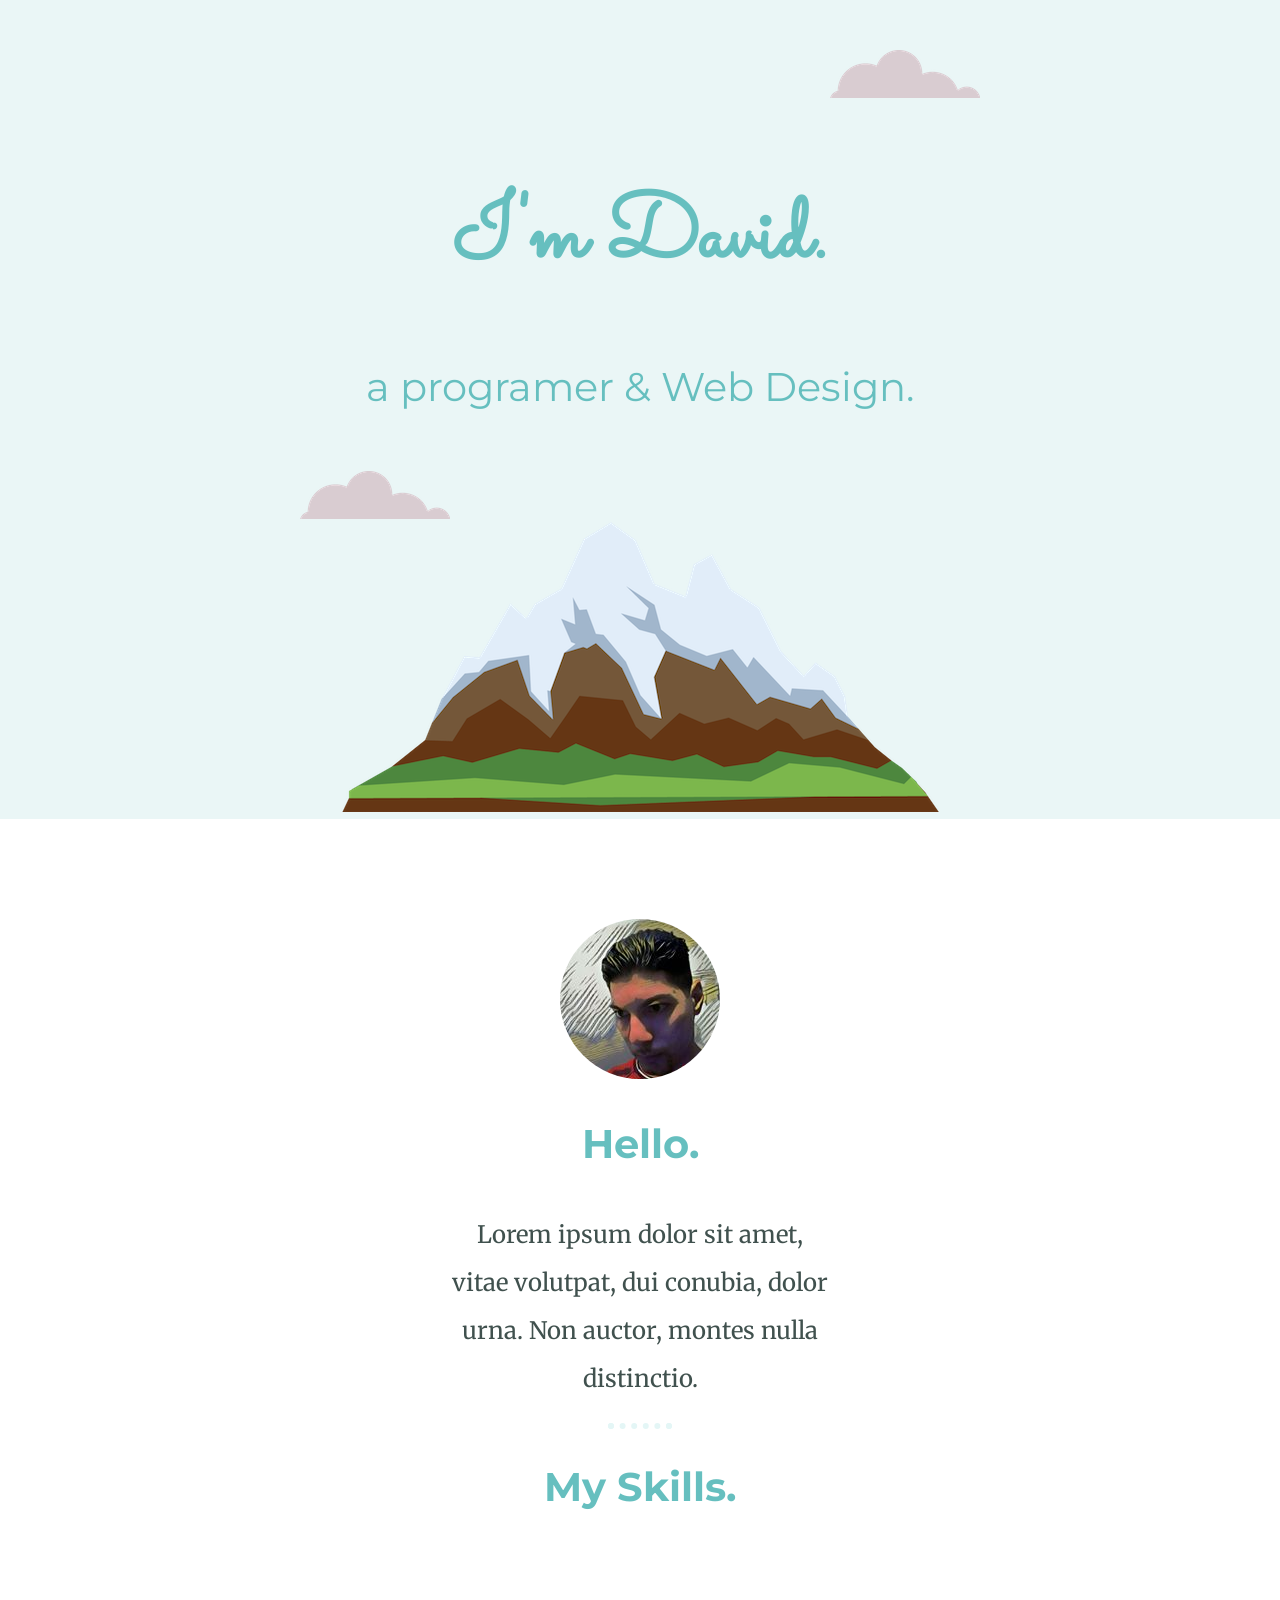
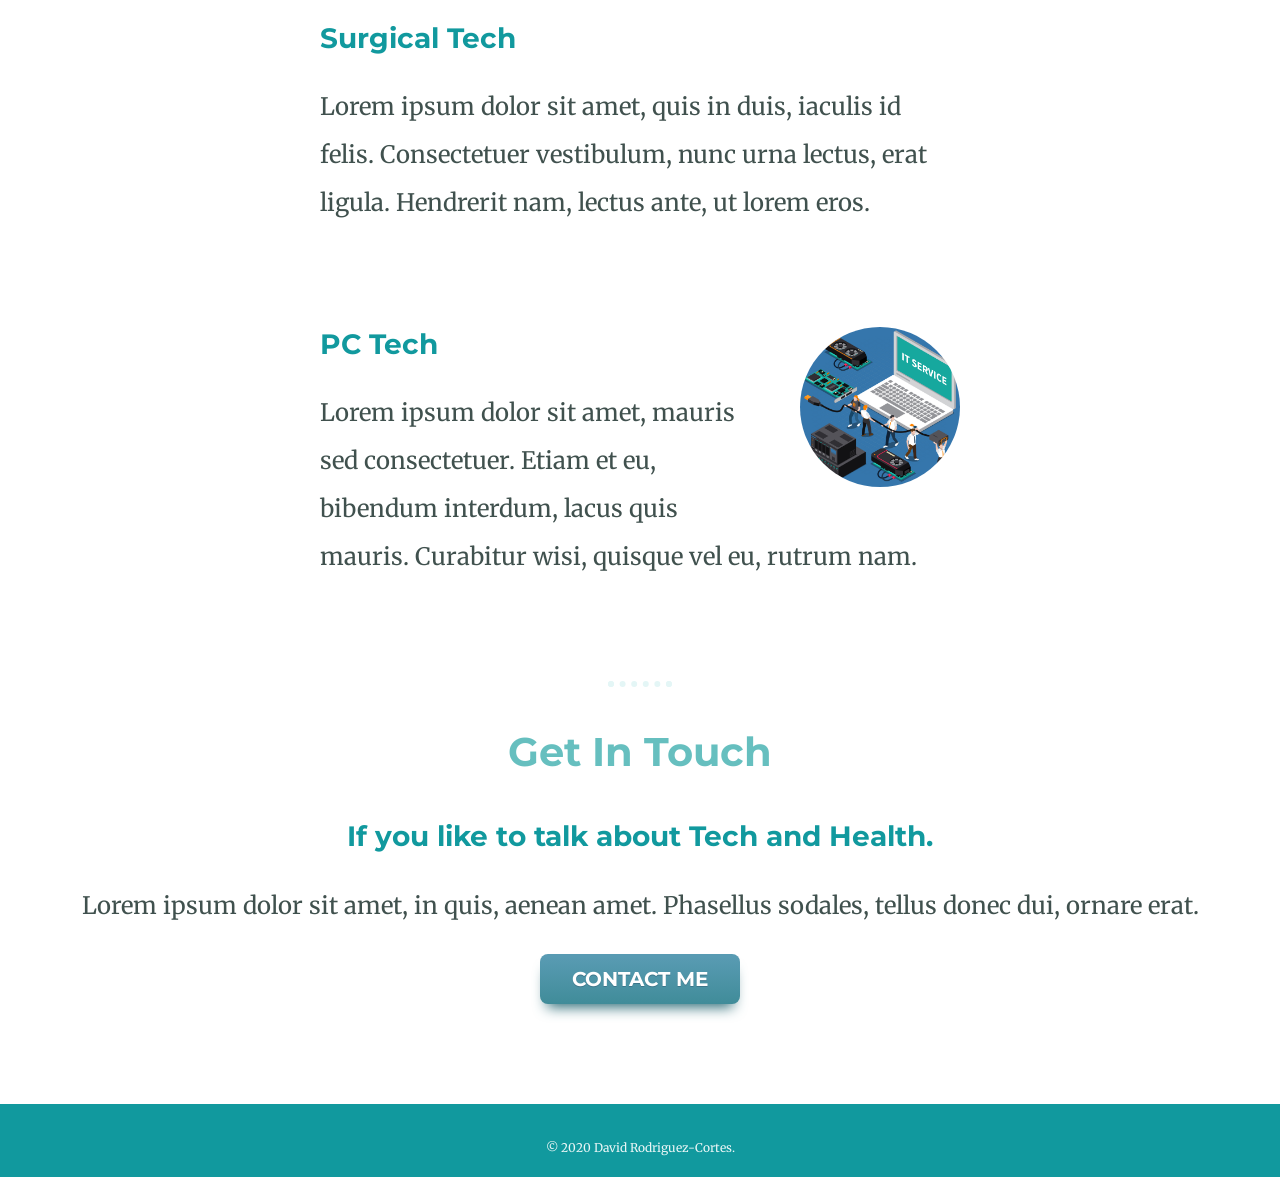
==== index.html @ aa691bbd "Add files via upload" ====
<!DOCTYPE html>
<html lang="en">

<head>
    <meta charset="UTF-8">
    <meta name="viewport" content="width=device-width, initial-scale=1.0">
    <title>David Rodriguez-Cortes</title>
    <link rel="stylesheet" href="css/styles.css">
    <link rel="icon" href="images/favicon.ico">
    <link
        href="https://fonts.googleapis.com/css2?family=Merriweather:wght@300&family=Montserrat:wght@300&family=Sacramento&display=swap"
        rel="stylesheet">
</head>

<body>
    <div class="top-container">
        <img class="top-cloud" src="images/cloud.png" alt="cloud">
        <h1>I'm David.</h1>
        <h2 class="prog">a programer & Web Design.</h2>
        <img class="bottom-cloud" src="images/cloud.png" alt="cloud">
        <img src="images/mountain.png" alt="mountain">
    </div>
    <div class="middle-container">
        <div class="profile">
            <img class="my-img" src="images/david_rodz.jpg" alt="david rodriguez">
            <h2>Hello.</h2>
            <p class="intro">Lorem ipsum dolor sit amet, vitae volutpat, dui conubia, dolor urna. Non auctor, montes
                nulla distinctio.
            </p>
        </div>
        <hr>
        <div class="skills">
            <h2>My Skills.</h2>
            <div class="skill-row">
                <img class="skill-img"
                    src="https://image.freepik.com/free-vector/medical-background-online-doctor_165143-467.jpg" alt="">
                <h3>Surgical Tech</h3>
                <p>Lorem ipsum dolor sit amet, quis in duis, iaculis id felis. Consectetuer vestibulum, nunc urna
                    lectus,
                    erat ligula. Hendrerit nam, lectus ante, ut lorem eros.</p>
            </div>
            <div class="skill-row">
                <img class="pc-img" src="images/pc.jpg" alt="">
                <h3>PC Tech</h3>
                <p>Lorem ipsum dolor sit amet, mauris sed consectetuer. Etiam et eu, bibendum interdum,
                    lacus quis mauris.
                    Curabitur wisi, quisque vel eu, rutrum nam.</p>
            </div>
        </div>
        <hr>
        <div class="contact-me">
            <h2>Get In Touch</h2>
            <h3>If you like to talk about Tech and Health.</h3>
            <p>Lorem ipsum dolor sit amet, in quis, aenean amet. Phasellus sodales, tellus donec dui, ornare erat.</p>
            <a class="btn" href="my_contact.html" target="_blank">CONTACT ME</a>
        </div>
    </div>
    <div class="bottom-container">
        <!--<a class="footer-link" href="https://www.linkedin.com/">LinkedIn</a>
        <a class="footer-link" href="https://twitter.com/">Twitter</a>
        <a class="footer-link" href="https://www.appbrewery.co/">Website</a>-->
        <p class="copyrigth">© 2020 David Rodriguez-Cortes.</p>
    </div>
</body>

</html>
---- css/styles.css ----
body{
    margin: 0;
    text-align: center;
    position: relative;
    font-family: 'Merriweather', serif;
    font-size: 1.5em;
    color: #40514E;
}
h1{
    /*1em == 16px==100%*/
    margin: 50px auto 0 auto;
    font-family: 'Sacramento', cursive;
    font-size: 5.6rem;
    color: #66BFBF;
    line-height: 2;
}
h2{
    font-family: 'Montserrat', sans-serif;
    font-size: 2.5rem;
    color: #66BFBF;
    padding-bottom: 10px;

}
h3{
    font-family: 'Montserrat', sans-serif;
    color: #11999E;
    
}
p{
    line-height: 2;
}
hr{
    border: dotted #e4f6f6 6px;
    border-bottom: none;
    width: 4%; 
    margin: 20px auto;

}

.top-container{
    background-color: #EAF6F6;
    position: relative;
    padding-top: 100px;
   
}
a{
    color: #11999E;
}
.prog{
    font-weight: normal;
}
.middle-container{
   margin: 100px 0;
}
.bottom-container{
    background-color:#11999E;
    padding: 20px 0 5px;
    
}
.bottom-cloud{
    position: absolute;
    left: 300px;
    bottom: 300px;
    
    
}
.top-cloud{
    position: absolute;
    right:300px;
    top: 50px;
   
}
.my-img{
    border-radius: 100%;
}
.intro{
    width: 30%;
    margin: auto;
}
.skill-img{
    width: 25%;
    border-radius: 100%;
    float: left;
    margin-right: 30px;
}.pc-img{
    width: 25%;
    border-radius: 100%;
    float: right;
    margin-left: 30px;
}
.contact-me{
    margin: 40px auto 60px;
}
.skill-row{
    width: 50%;
    margin:100px auto;
    padding: auto;
    text-align: left;
    
}


.btn {
	box-shadow: 0px 10px 14px -7px #276873;
	background:linear-gradient(to bottom, #599bb3 5%, #408c99 100%);
	background-color:#599bb3;
	border-radius:8px;
	display:inline-block;
	cursor:pointer;
	color:#ffffff;
	font-family:'Montserrat', sans-serif;
	font-size:20px;
	font-weight:bold;
	padding:13px 32px;
	text-decoration:none;
	text-shadow:0px 1px 0px #3d768a;
}
.btn:hover {
	background:linear-gradient(to bottom, #408c99 5%, #599bb3 100%);
	background-color:#408c99;
}
.btn:active {
	position:relative;
	top:1px;
}
.copyrigth{
    color: #EAF6F6;
    font-size: .75rem;
}
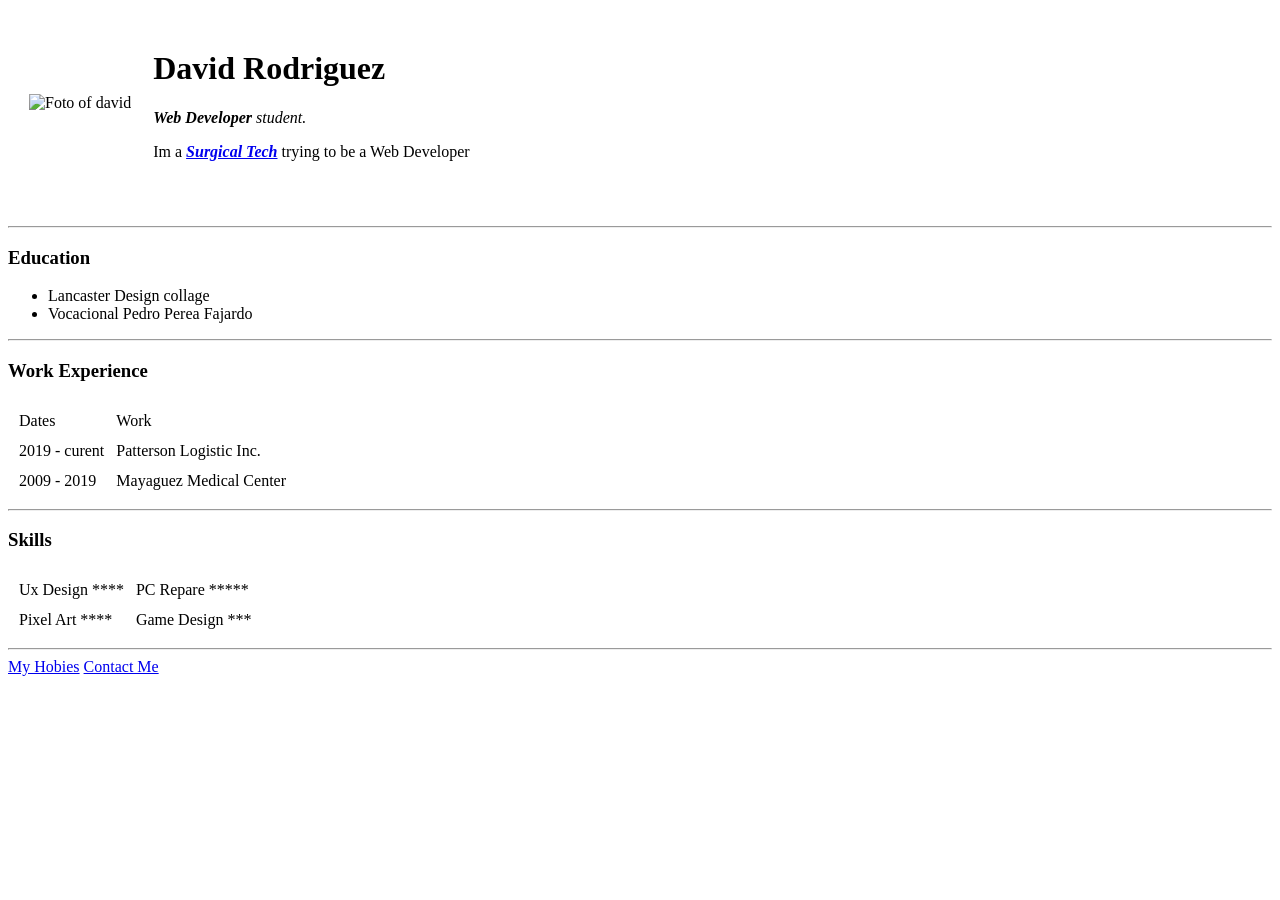
==== commit 755dbc0c: "Add initial CV website files" ====
--- a/index.html
+++ b/index.html
@@ -1,66 +1,62 @@
 <!DOCTYPE html>
 <html lang="en">
-
 <head>
     <meta charset="UTF-8">
+    <meta http-equiv="X-UA-Compatible" content="IE=edge">
     <meta name="viewport" content="width=device-width, initial-scale=1.0">
-    <title>David Rodriguez-Cortes</title>
-    <link rel="stylesheet" href="css/styles.css">
-    <link rel="icon" href="images/favicon.ico">
-    <link
-        href="https://fonts.googleapis.com/css2?family=Merriweather:wght@300&family=Montserrat:wght@300&family=Sacramento&display=swap"
-        rel="stylesheet">
+    <title>David's personal Site</title>
 </head>
-
 <body>
-    <div class="top-container">
-        <img class="top-cloud" src="images/cloud.png" alt="cloud">
-        <h1>I'm David.</h1>
-        <h2 class="prog">a programer & Web Design.</h2>
-        <img class="bottom-cloud" src="images/cloud.png" alt="cloud">
-        <img src="images/mountain.png" alt="mountain">
-    </div>
-    <div class="middle-container">
-        <div class="profile">
-            <img class="my-img" src="images/david_rodz.jpg" alt="david rodriguez">
-            <h2>Hello.</h2>
-            <p class="intro">Lorem ipsum dolor sit amet, vitae volutpat, dui conubia, dolor urna. Non auctor, montes
-                nulla distinctio.
-            </p>
-        </div>
-        <hr>
-        <div class="skills">
-            <h2>My Skills.</h2>
-            <div class="skill-row">
-                <img class="skill-img"
-                    src="https://image.freepik.com/free-vector/medical-background-online-doctor_165143-467.jpg" alt="">
-                <h3>Surgical Tech</h3>
-                <p>Lorem ipsum dolor sit amet, quis in duis, iaculis id felis. Consectetuer vestibulum, nunc urna
-                    lectus,
-                    erat ligula. Hendrerit nam, lectus ante, ut lorem eros.</p>
-            </div>
-            <div class="skill-row">
-                <img class="pc-img" src="images/pc.jpg" alt="">
-                <h3>PC Tech</h3>
-                <p>Lorem ipsum dolor sit amet, mauris sed consectetuer. Etiam et eu, bibendum interdum,
-                    lacus quis mauris.
-                    Curabitur wisi, quisque vel eu, rutrum nam.</p>
-            </div>
-        </div>
-        <hr>
-        <div class="contact-me">
-            <h2>Get In Touch</h2>
-            <h3>If you like to talk about Tech and Health.</h3>
-            <p>Lorem ipsum dolor sit amet, in quis, aenean amet. Phasellus sodales, tellus donec dui, ornare erat.</p>
-            <a class="btn" href="my_contact.html" target="_blank">CONTACT ME</a>
-        </div>
-    </div>
-    <div class="bottom-container">
-        <!--<a class="footer-link" href="https://www.linkedin.com/">LinkedIn</a>
-        <a class="footer-link" href="https://twitter.com/">Twitter</a>
-        <a class="footer-link" href="https://www.appbrewery.co/">Website</a>-->
-        <p class="copyrigth">© 2020 David Rodriguez-Cortes.</p>
-    </div>
+    <table cellspacing="20">
+        <tr>
+            <td><img src="../HTML - Personal Site/images/david-modified.png" alt="Foto of david"></td>
+            <td><h1>David Rodriguez</h1><p><em><strong>Web Developer</strong> student.</em></p>
+                <p>Im a <em><strong><a href="https://www.bls.gov/ooh/healthcare/surgical-technologists.htm">Surgical Tech</a> </strong> </em>  trying to be a Web Developer</p></tr></td>
+            
+        </tr>
+        <tr>
+            
+    </table>
+    <hr>
+    <h3>Education</h3>
+    <ul>
+        <li>Lancaster Design collage</li>
+        <li>Vocacional Pedro Perea Fajardo</li>
+    </ul>
+    <hr>
+    <h3>Work Experience</h3>
+    <!--Adding tables-->
+    <table cellspacing="10">
+       <thead>
+           <td>Dates</td>
+           <td>Work</td>
+           <tbody>
+               <tr>
+                <td>2019 - curent</td>
+                <td>Patterson Logistic Inc.</td>
+               </tr>
+               <tr>
+                <td>2009 - 2019</td>
+                <td>Mayaguez Medical Center</td>
+               </tr>
+           </tbody>
+       </thead>
+    </table>
+    <hr>
+    <h3>Skills</h3>
+    <!--Adding a tables here-->
+    <table cellspacing="10">
+       <tr>
+           <td>Ux Design ****</td>
+           <td>PC Repare *****</td>
+       </tr>
+       <tr>
+        <td>Pixel Art ****</td>
+        <td>Game Design ***</td>
+       </tr>
+    </table>
+    <hr>
+    <a href="hobbies.html">My Hobies</a>
+    <a href="contact.html">Contact Me</a>
 </body>
-
 </html>
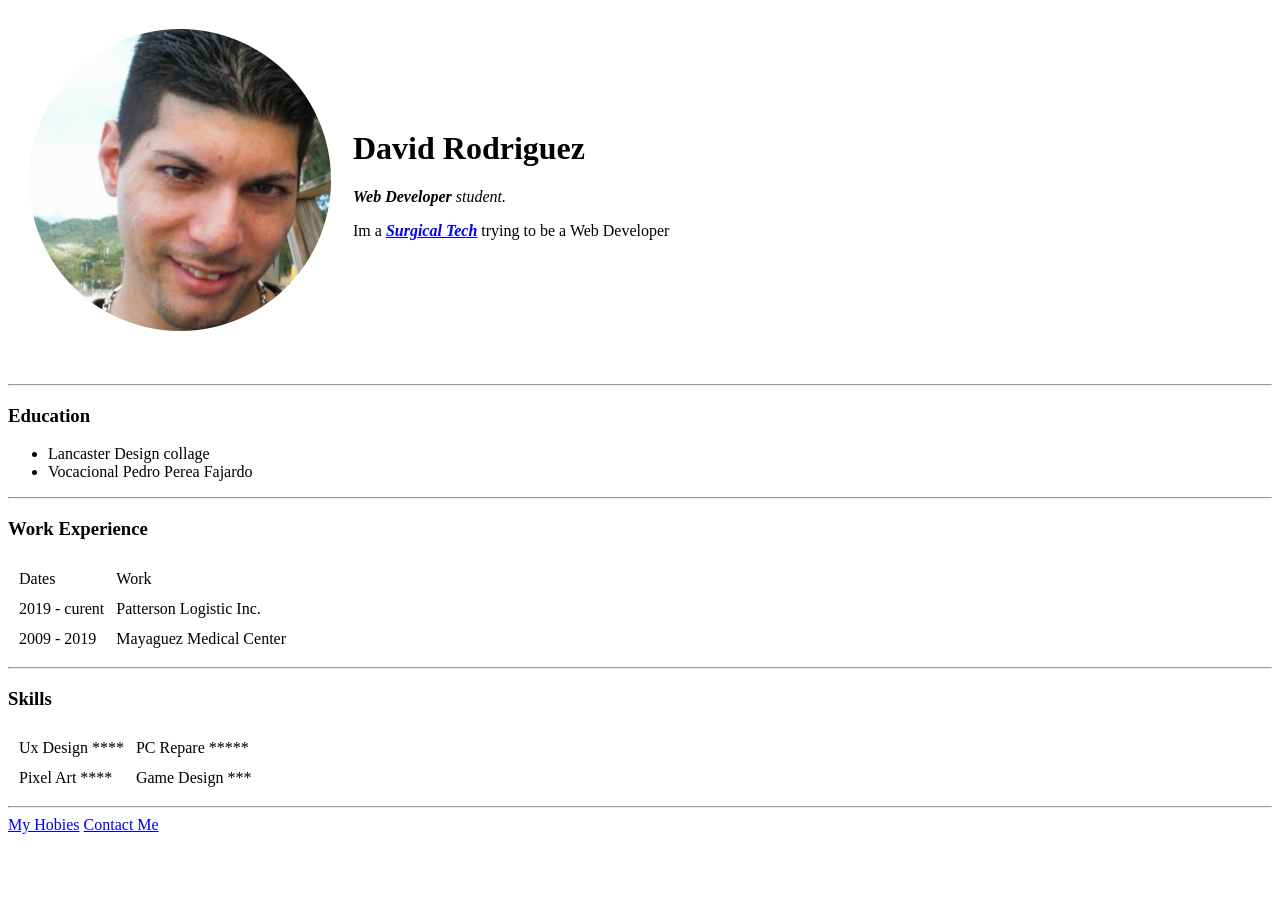
==== commit 64879431: "Change the image location" ====
--- a/index.html
+++ b/index.html
@@ -9,7 +9,7 @@
 <body>
     <table cellspacing="20">
         <tr>
-            <td><img src="../HTML - Personal Site/images/david-modified.png" alt="Foto of david"></td>
+            <td><img src="/images/david-modified.png" alt="Foto of david"></td>
             <td><h1>David Rodriguez</h1><p><em><strong>Web Developer</strong> student.</em></p>
                 <p>Im a <em><strong><a href="https://www.bls.gov/ooh/healthcare/surgical-technologists.htm">Surgical Tech</a> </strong> </em>  trying to be a Web Developer</p></tr></td>
             
@@ -59,4 +59,4 @@
     <a href="hobbies.html">My Hobies</a>
     <a href="contact.html">Contact Me</a>
 </body>
-</html>+</html>
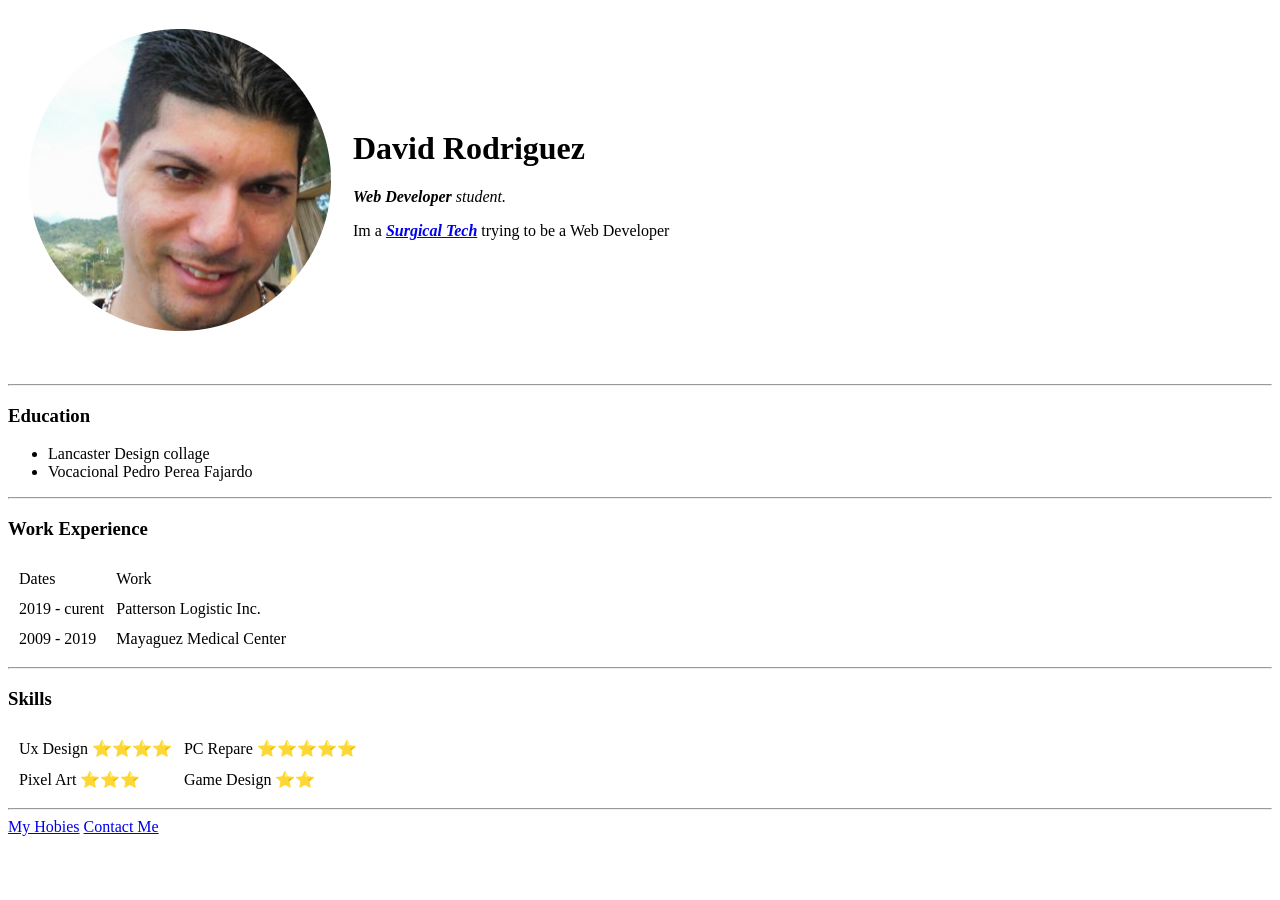
==== commit c36cc65e: "Adding Star" ====
--- a/index.html
+++ b/index.html
@@ -47,12 +47,12 @@
     <!--Adding a tables here-->
     <table cellspacing="10">
        <tr>
-           <td>Ux Design ****</td>
-           <td>PC Repare *****</td>
+           <td>Ux Design ⭐⭐⭐⭐</td>
+           <td>PC Repare ⭐⭐⭐⭐⭐</td>
        </tr>
        <tr>
-        <td>Pixel Art ****</td>
-        <td>Game Design ***</td>
+        <td>Pixel Art ⭐⭐⭐</td>
+        <td>Game Design ⭐⭐</td>
        </tr>
     </table>
     <hr>
